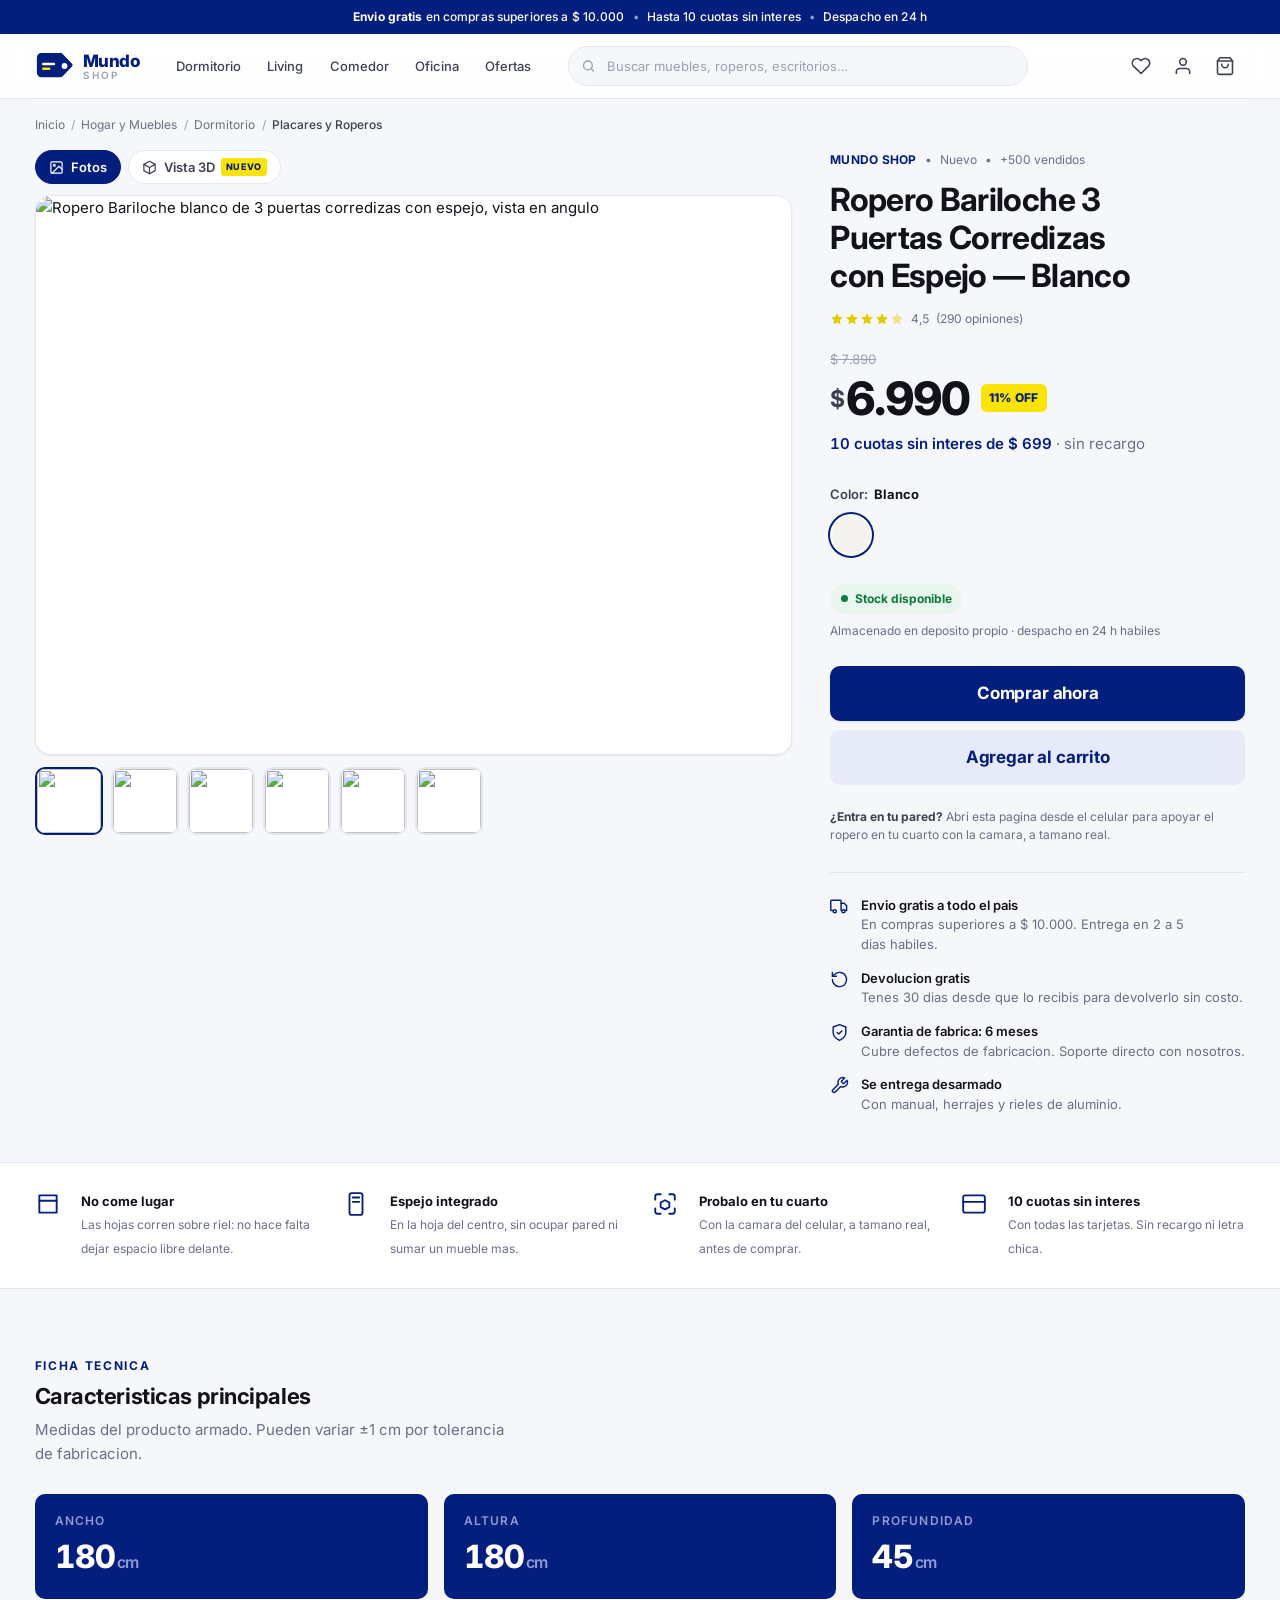
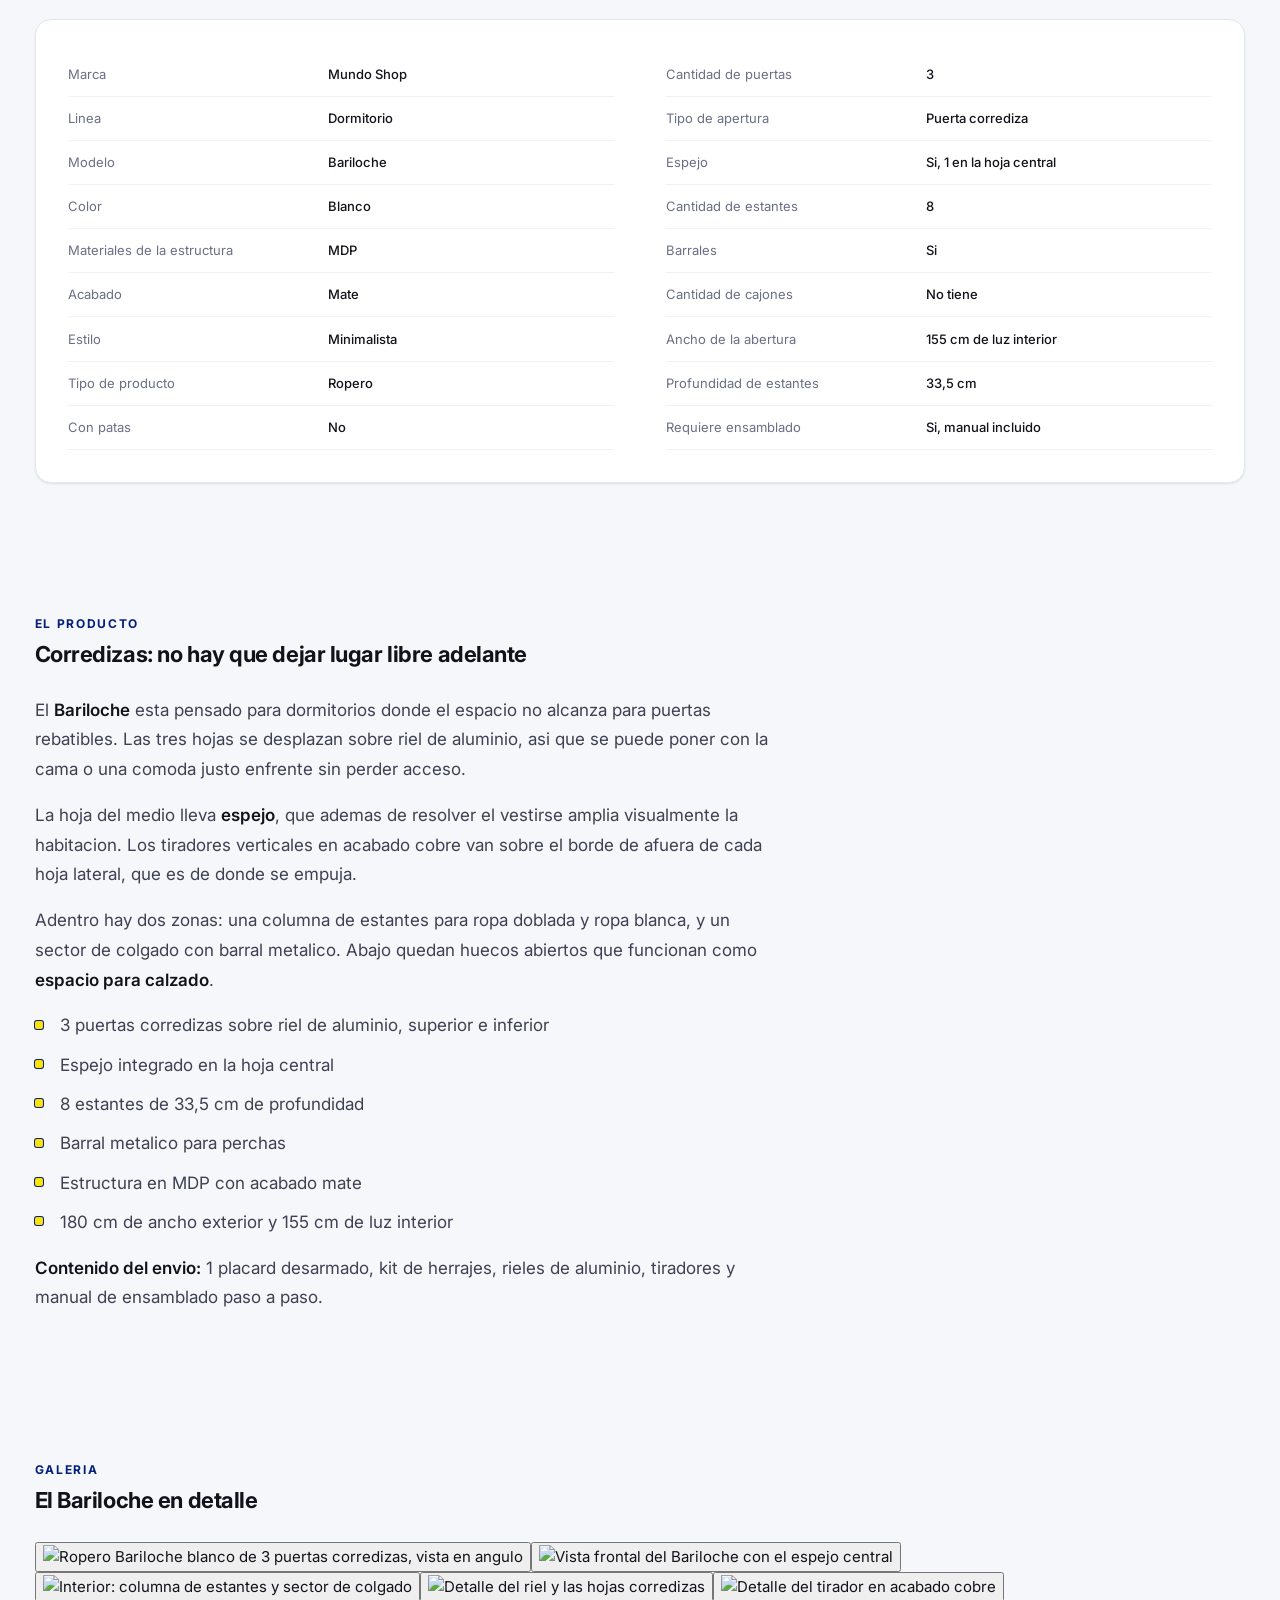
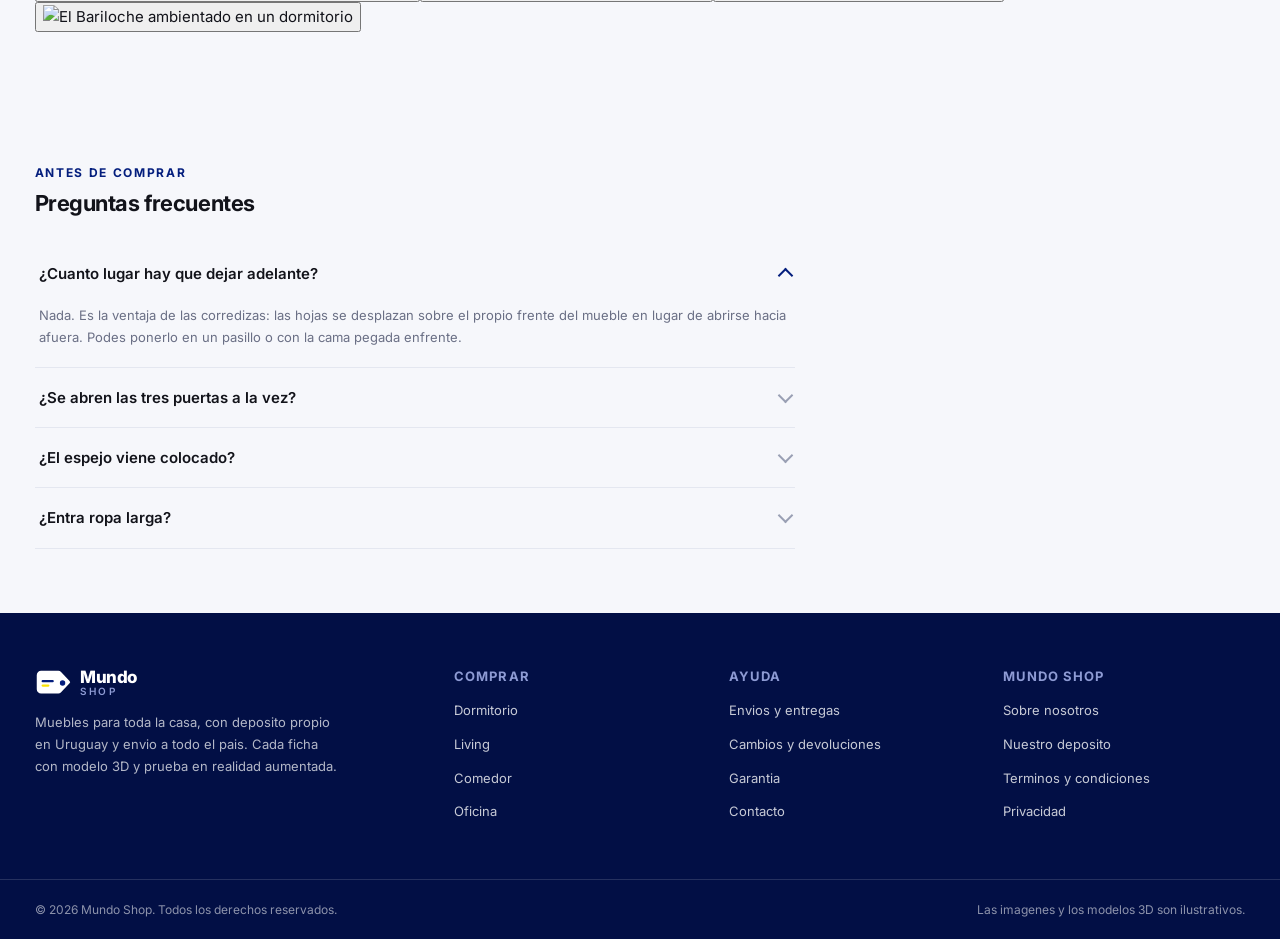
==== ropero-bariloche.html @ 5c7224ff "Dos productos mas: Bariloche y Florencia Antes de sumar modelos se extrae 3d/comun.js con lo que se " ====
<!DOCTYPE html>
<html lang="es">
<head>
<meta charset="utf-8">
<meta name="viewport" content="width=device-width, initial-scale=1">
<title>Ropero Bariloche 3 Puertas Corredizas con Espejo — Blanco | Mundo Shop</title>
<meta name="description" content="Ropero Bariloche de 3 puertas corredizas con espejo, 8 estantes y barral. MDP, 180 x 45 x 180 cm. Miralo en 3D y probalo en tu cuarto con realidad aumentada.">
<meta name="theme-color" content="#041e7d">

<script>document.documentElement.classList.add('js')</script>

<link rel="icon" href="./favicon.svg" type="image/svg+xml">
<link rel="icon" href="./favicon.ico" sizes="32x32">
<link rel="apple-touch-icon" href="./apple-touch-icon.png">
<link rel="manifest" href="./site.webmanifest">

<link rel="preload" href="./assets/fuentes/inter-latin.woff2" as="font" type="font/woff2" crossorigin>
<link rel="stylesheet" href="./assets/estilos.css">

<script type="importmap">
{
  "imports": {
    "three": "https://unpkg.com/three@0.184.0/build/three.module.js",
    "three/addons/controls/OrbitControls.js": "https://unpkg.com/three@0.184.0/examples/jsm/controls/OrbitControls.js",
    "three/addons/exporters/OBJExporter.js": "https://unpkg.com/three@0.184.0/examples/jsm/exporters/OBJExporter.js",
    "three/addons/exporters/GLTFExporter.js": "https://unpkg.com/three@0.184.0/examples/jsm/exporters/GLTFExporter.js"
  }
}
</script>
</head>
<body>

<div class="anuncio">
  <div class="contenedor anuncio__inner">
    <span><b>Envio gratis</b> en compras superiores a $ 10.000</span>
    <span class="sep opt">&bull;</span>
    <span class="opt">Hasta 10 cuotas sin interes</span>
    <span class="sep opt">&bull;</span>
    <span class="opt">Despacho en 24 h</span>
  </div>
</div>

<header class="cabecera">
  <div class="contenedor cabecera__inner">
    <a class="logo" href="./index.html" aria-label="Mundo Shop, inicio">
      <svg viewBox="0 0 42 32" aria-hidden="true">
        <path d="M2 7a5 5 0 0 1 5-5h19.6a4 4 0 0 1 2.9 1.2l10 10.4a2 2 0 0 1 0 2.8l-10 10.4a4 4 0 0 1-2.9 1.2H7a5 5 0 0 1-5-5z" fill="#041e7d"/>
        <circle cx="31.5" cy="16" r="3.1" fill="#fff"/>
        <rect x="7.5" y="12.6" width="14" height="2.6" rx="1.3" fill="#fff"/>
        <rect x="7.5" y="17.6" width="9" height="2.6" rx="1.3" fill="#fae307"/>
      </svg>
      <span class="logo__texto"><span class="logo__1">Mundo</span><span class="logo__2">Shop</span></span>
    </a>
    <nav class="nav" aria-label="Categorias">
      <a href="./index.html#catalogo">Dormitorio</a>
      <a href="#">Living</a>
      <a href="#">Comedor</a>
      <a href="#">Oficina</a>
      <a href="#">Ofertas</a>
    </nav>
    <div class="buscador">
      <svg class="lupa" viewBox="0 0 24 24" fill="none" stroke="currentColor" stroke-width="2.2" stroke-linecap="round"><circle cx="11" cy="11" r="7"/><path d="m20 20-3.5-3.5"/></svg>
      <input type="search" placeholder="Buscar muebles, roperos, escritorios&hellip;" aria-label="Buscar productos">
    </div>
    <div class="acciones">
      <button class="icono-btn" type="button" aria-label="Favoritos">
        <svg viewBox="0 0 24 24" fill="none" stroke="currentColor" stroke-width="1.9" stroke-linecap="round" stroke-linejoin="round"><path d="M20.8 4.6a5.5 5.5 0 0 0-7.8 0L12 5.7l-1-1.1a5.5 5.5 0 0 0-7.8 7.8l1.1 1L12 21l7.7-7.6 1.1-1a5.5 5.5 0 0 0 0-7.8z"/></svg>
      </button>
      <button class="icono-btn" type="button" aria-label="Mi cuenta">
        <svg viewBox="0 0 24 24" fill="none" stroke="currentColor" stroke-width="1.9" stroke-linecap="round" stroke-linejoin="round"><path d="M20 21v-2a4 4 0 0 0-4-4H8a4 4 0 0 0-4 4v2"/><circle cx="12" cy="7" r="4"/></svg>
      </button>
      <button class="icono-btn" type="button" aria-label="Carrito">
        <svg viewBox="0 0 24 24" fill="none" stroke="currentColor" stroke-width="1.9" stroke-linecap="round" stroke-linejoin="round"><path d="M6 2 3 6v14a2 2 0 0 0 2 2h14a2 2 0 0 0 2-2V6l-3-4z"/><path d="M3 6h18M16 10a4 4 0 0 1-8 0"/></svg>
        <span class="contador" id="carrito-n" hidden>0</span>
      </button>
    </div>
  </div>
</header>

<main>
<div class="contenedor">

  <nav class="migas" aria-label="Ubicacion">
    <ol>
      <li><a href="./index.html">Inicio</a></li>
      <li><a href="#">Hogar y Muebles</a></li>
      <li><a href="#">Dormitorio</a></li>
      <li aria-current="page">Placares y Roperos</li>
    </ol>
  </nav>

  <div class="producto">
    <div class="media">
      <div class="media__tabs" role="tablist" aria-label="Como ver el producto">
        <button class="tab" role="tab" id="tab-fotos" aria-selected="true" aria-controls="panel-fotos" type="button">
          <svg viewBox="0 0 24 24" fill="none" stroke="currentColor" stroke-width="1.9" stroke-linecap="round" stroke-linejoin="round"><rect x="3" y="3" width="18" height="18" rx="2"/><circle cx="8.5" cy="8.5" r="1.5"/><path d="m21 15-5-5L5 21"/></svg>
          Fotos
        </button>
        <button class="tab" role="tab" id="tab-3d" aria-selected="false" aria-controls="panel-3d" type="button">
          <svg viewBox="0 0 24 24" fill="none" stroke="currentColor" stroke-width="1.9" stroke-linecap="round" stroke-linejoin="round"><path d="M12 2 3 7v10l9 5 9-5V7z"/><path d="m3 7 9 5 9-5M12 12v10"/></svg>
          Vista 3D
          <span class="tab__nuevo">NUEVO</span>
        </button>
      </div>

      <div class="escenario">
        <div class="panel" id="panel-fotos" role="tabpanel" aria-labelledby="tab-fotos">
          <img class="foto-principal" id="foto" src="https://http2.mlstatic.com/D_963171-MLA112682934243_062026-F.jpg" alt="Ropero Bariloche blanco de 3 puertas corredizas con espejo, vista en angulo" width="1200" height="1200" fetchpriority="high">
        </div>
        <div class="panel" id="panel-3d" role="tabpanel" aria-labelledby="tab-3d" hidden>
          <three-d-stage name="ropero-bariloche" background="#ffffff" limpio></three-d-stage>
          <div class="cargando" id="cargando-3d"><div class="spinner"></div><span>Armando el modelo&hellip;</span></div>
        </div>
        <div class="escenario__barra" id="barra-3d" hidden>
          <button class="chip" id="abrir-puertas" type="button">
            <svg viewBox="0 0 24 24" fill="none" stroke="currentColor" stroke-width="1.9" stroke-linecap="round" stroke-linejoin="round"><path d="M3 4h18v16H3z"/><path d="M9 4v16M15 4v16"/></svg>
            Abrir puertas
          </button>
          <button class="chip" id="vista-frontal" type="button">Vista frontal</button>
          <button class="chip" id="vista-34" type="button">Vista 3/4</button>
          <span class="pista">Arrastra para girar &middot; scroll para acercar</span>
        </div>
      </div>

      <div class="miniaturas" id="miniaturas" aria-label="Miniaturas del producto"></div>
    </div>

    <div class="compra">
      <p class="compra__meta">
        <span class="marca">MUNDO SHOP</span><span>&bull;</span><span>Nuevo</span><span>&bull;</span><span>+500 vendidos</span>
      </p>

      <h1>Ropero Bariloche 3 Puertas Corredizas con Espejo &mdash; Blanco</h1>

      <div class="estrellas" aria-label="4,5 de 5 estrellas sobre 290 opiniones">
        <span class="puntos" aria-hidden="true">
          <svg viewBox="0 0 24 24" fill="currentColor"><path d="m12 2 3.1 6.3 6.9 1-5 4.9 1.2 6.9L12 17.8 5.8 21l1.2-6.9-5-4.9 6.9-1z"/></svg>
          <svg viewBox="0 0 24 24" fill="currentColor"><path d="m12 2 3.1 6.3 6.9 1-5 4.9 1.2 6.9L12 17.8 5.8 21l1.2-6.9-5-4.9 6.9-1z"/></svg>
          <svg viewBox="0 0 24 24" fill="currentColor"><path d="m12 2 3.1 6.3 6.9 1-5 4.9 1.2 6.9L12 17.8 5.8 21l1.2-6.9-5-4.9 6.9-1z"/></svg>
          <svg viewBox="0 0 24 24" fill="currentColor"><path d="m12 2 3.1 6.3 6.9 1-5 4.9 1.2 6.9L12 17.8 5.8 21l1.2-6.9-5-4.9 6.9-1z"/></svg>
          <svg viewBox="0 0 24 24" fill="currentColor" opacity=".45"><path d="m12 2 3.1 6.3 6.9 1-5 4.9 1.2 6.9L12 17.8 5.8 21l1.2-6.9-5-4.9 6.9-1z"/></svg>
        </span>
        <span class="tabular">4,5</span><span>(290 opiniones)</span>
      </div>

      <p class="precio-anterior tabular">$ 7.890</p>
      <div class="precio-fila">
        <p class="precio tabular"><span class="simbolo">$</span>6.990</p>
        <span class="off">11% OFF</span>
      </div>
      <p class="cuotas tabular">10 cuotas sin interes de $ 699 <span>&middot; sin recargo</span></p>

      <div class="bloque">
        <p class="bloque__titulo">Color: <b>Blanco</b></p>
        <div class="muestras" role="group" aria-label="Color">
          <button class="muestra" type="button" aria-pressed="true" aria-label="Blanco" style="background:#f4f3f0"></button>
        </div>
      </div>

      <div class="bloque">
        <p class="stock">Stock disponible</p>
        <p class="stock-nota">Almacenado en deposito propio &middot; despacho en 24 h habiles</p>
      </div>

      <div class="acciones-compra" id="cta">
        <button class="btn btn--principal" type="button">Comprar ahora</button>
        <button class="btn btn--secundario" type="button" data-agregar>Agregar al carrito</button>
        <div id="ar-slot"></div>
      </div>
      <p class="ar-nota" id="ar-nota"></p>

      <div class="beneficios">
        <p class="beneficio">
          <svg viewBox="0 0 24 24" fill="none" stroke="currentColor" stroke-width="1.8" stroke-linecap="round" stroke-linejoin="round"><path d="M14 17V5a1 1 0 0 0-1-1H2a1 1 0 0 0-1 1v11a1 1 0 0 0 1 1h1"/><path d="M14 8h4l3 3v6h-2"/><circle cx="6" cy="18" r="2"/><circle cx="17" cy="18" r="2"/></svg>
          <span><b>Envio gratis a todo el pais</b>En compras superiores a $ 10.000. Entrega en 2 a 5 dias habiles.</span>
        </p>
        <p class="beneficio">
          <svg viewBox="0 0 24 24" fill="none" stroke="currentColor" stroke-width="1.8" stroke-linecap="round" stroke-linejoin="round"><path d="M3 12a9 9 0 1 0 3-6.7L3 8"/><path d="M3 3v5h5"/></svg>
          <span><b>Devolucion gratis</b>Tenes 30 dias desde que lo recibis para devolverlo sin costo.</span>
        </p>
        <p class="beneficio">
          <svg viewBox="0 0 24 24" fill="none" stroke="currentColor" stroke-width="1.8" stroke-linecap="round" stroke-linejoin="round"><path d="M12 22s8-4 8-10V5l-8-3-8 3v7c0 6 8 10 8 10z"/><path d="m9 12 2 2 4-4"/></svg>
          <span><b>Garantia de fabrica: 6 meses</b>Cubre defectos de fabricacion. Soporte directo con nosotros.</span>
        </p>
        <p class="beneficio">
          <svg viewBox="0 0 24 24" fill="none" stroke="currentColor" stroke-width="1.8" stroke-linecap="round" stroke-linejoin="round"><path d="M14.7 6.3a1 1 0 0 0 0 1.4l1.6 1.6a1 1 0 0 0 1.4 0l3.8-3.8a6 6 0 0 1-7.9 7.9l-6.9 6.9a2.1 2.1 0 0 1-3-3l6.9-6.9a6 6 0 0 1 7.9-7.9z"/></svg>
          <span><b>Se entrega desarmado</b>Con manual, herrajes y rieles de aluminio.</span>
        </p>
      </div>
    </div>
  </div>
</div>

<section class="confianza">
  <div class="contenedor confianza__grid">
    <div class="confianza__item">
      <svg viewBox="0 0 24 24" fill="none" stroke="currentColor" stroke-width="1.7" stroke-linecap="round" stroke-linejoin="round"><path d="M4 4h16v16H4z"/><path d="M4 9h16"/></svg>
      <div><b>No come lugar</b><span>Las hojas corren sobre riel: no hace falta dejar espacio libre delante.</span></div>
    </div>
    <div class="confianza__item">
      <svg viewBox="0 0 24 24" fill="none" stroke="currentColor" stroke-width="1.7" stroke-linecap="round" stroke-linejoin="round"><rect x="6" y="2" width="12" height="20" rx="2"/><path d="M9 6h6M9 10h6"/></svg>
      <div><b>Espejo integrado</b><span>En la hoja del centro, sin ocupar pared ni sumar un mueble mas.</span></div>
    </div>
    <div class="confianza__item">
      <svg viewBox="0 0 24 24" fill="none" stroke="currentColor" stroke-width="1.7" stroke-linecap="round" stroke-linejoin="round"><path d="M3 8V5a2 2 0 0 1 2-2h3M16 3h3a2 2 0 0 1 2 2v3M21 16v3a2 2 0 0 1-2 2h-3M8 21H5a2 2 0 0 1-2-2v-3"/><path d="M12 8.5 8 10.6v4.3l4 2.1 4-2.1v-4.3z"/></svg>
      <div><b>Probalo en tu cuarto</b><span>Con la camara del celular, a tamano real, antes de comprar.</span></div>
    </div>
    <div class="confianza__item">
      <svg viewBox="0 0 24 24" fill="none" stroke="currentColor" stroke-width="1.7" stroke-linecap="round" stroke-linejoin="round"><rect x="2" y="4" width="20" height="16" rx="2"/><path d="M2 10h20"/></svg>
      <div><b>10 cuotas sin interes</b><span>Con todas las tarjetas. Sin recargo ni letra chica.</span></div>
    </div>
  </div>
</section>

<div class="contenedor">
  <section class="seccion revelar" id="especificaciones">
    <div class="seccion__cabeza">
      <span class="seccion__kicker">Ficha tecnica</span>
      <h2>Caracteristicas principales</h2>
      <p class="seccion__sub">Medidas del producto armado. Pueden variar &plusmn;1 cm por tolerancia de fabricacion.</p>
    </div>

    <div class="medidas">
      <div class="medida"><span>Ancho</span><b class="tabular">180<i>cm</i></b></div>
      <div class="medida"><span>Altura</span><b class="tabular">180<i>cm</i></b></div>
      <div class="medida"><span>Profundidad</span><b class="tabular">45<i>cm</i></b></div>
    </div>

    <div class="tarjeta">
      <div class="specs">
        <dl>
          <dt>Marca</dt><dd>Mundo Shop</dd>
          <dt>Linea</dt><dd>Dormitorio</dd>
          <dt>Modelo</dt><dd>Bariloche</dd>
          <dt>Color</dt><dd>Blanco</dd>
          <dt>Materiales de la estructura</dt><dd>MDP</dd>
          <dt>Acabado</dt><dd>Mate</dd>
          <dt>Estilo</dt><dd>Minimalista</dd>
          <dt>Tipo de producto</dt><dd>Ropero</dd>
          <dt>Con patas</dt><dd>No</dd>
        </dl>
        <dl>
          <dt>Cantidad de puertas</dt><dd>3</dd>
          <dt>Tipo de apertura</dt><dd>Puerta corrediza</dd>
          <dt>Espejo</dt><dd>Si, 1 en la hoja central</dd>
          <dt>Cantidad de estantes</dt><dd>8</dd>
          <dt>Barrales</dt><dd>Si</dd>
          <dt>Cantidad de cajones</dt><dd>No tiene</dd>
          <dt>Ancho de la abertura</dt><dd>155 cm de luz interior</dd>
          <dt>Profundidad de estantes</dt><dd>33,5 cm</dd>
          <dt>Requiere ensamblado</dt><dd>Si, manual incluido</dd>
        </dl>
      </div>
    </div>
  </section>

  <section class="seccion revelar" id="descripcion">
    <div class="seccion__cabeza">
      <span class="seccion__kicker">El producto</span>
      <h2>Corredizas: no hay que dejar lugar libre adelante</h2>
    </div>
    <div class="prosa">
      <p>El <strong>Bariloche</strong> esta pensado para dormitorios donde el espacio no alcanza para puertas rebatibles. Las tres hojas se desplazan sobre riel de aluminio, asi que se puede poner con la cama o una comoda justo enfrente sin perder acceso.</p>
      <p>La hoja del medio lleva <strong>espejo</strong>, que ademas de resolver el vestirse amplia visualmente la habitacion. Los tiradores verticales en acabado cobre van sobre el borde de afuera de cada hoja lateral, que es de donde se empuja.</p>
      <p>Adentro hay dos zonas: una columna de estantes para ropa doblada y ropa blanca, y un sector de colgado con barral metalico. Abajo quedan huecos abiertos que funcionan como <strong>espacio para calzado</strong>.</p>
      <ul>
        <li>3 puertas corredizas sobre riel de aluminio, superior e inferior</li>
        <li>Espejo integrado en la hoja central</li>
        <li>8 estantes de 33,5 cm de profundidad</li>
        <li>Barral metalico para perchas</li>
        <li>Estructura en MDP con acabado mate</li>
        <li>180 cm de ancho exterior y 155 cm de luz interior</li>
      </ul>
      <p><strong>Contenido del envio:</strong> 1 placard desarmado, kit de herrajes, rieles de aluminio, tiradores y manual de ensamblado paso a paso.</p>
    </div>
  </section>

  <section class="seccion revelar" id="galeria">
    <div class="seccion__cabeza">
      <span class="seccion__kicker">Galeria</span>
      <h2>El Bariloche en detalle</h2>
    </div>
    <div class="galeria" id="galeria"></div>
  </section>

  <section class="seccion revelar" id="preguntas">
    <div class="seccion__cabeza">
      <span class="seccion__kicker">Antes de comprar</span>
      <h2>Preguntas frecuentes</h2>
    </div>
    <div class="acordeon">
      <details open>
        <summary>&iquest;Cuanto lugar hay que dejar adelante?</summary>
        <p class="cuerpo">Nada. Es la ventaja de las corredizas: las hojas se desplazan sobre el propio frente del mueble en lugar de abrirse hacia afuera. Podes ponerlo en un pasillo o con la cama pegada enfrente.</p>
      </details>
      <details>
        <summary>&iquest;Se abren las tres puertas a la vez?</summary>
        <p class="cuerpo">No, y ningun ropero corredizo lo hace. Las hojas corren sobre dos planos de riel, asi que siempre queda una tapando parte del frente. En la practica accedes a dos tercios del interior por vez.</p>
      </details>
      <details>
        <summary>&iquest;El espejo viene colocado?</summary>
        <p class="cuerpo">Si, viene montado de fabrica sobre la hoja central con su marco. No hay que pegarlo ni atornillarlo durante el armado.</p>
      </details>
      <details>
        <summary>&iquest;Entra ropa larga?</summary>
        <p class="cuerpo">El sector de colgado tiene el barral en la parte alta y queda libre hasta el estante intermedio. Entran camisas, camperas y vestidos cortos. Para tapados largos conviene mirar el Berlim, que tiene colgado de piso a barral.</p>
      </details>
    </div>
  </section>
</div>
</main>

<footer class="pie">
  <div class="contenedor pie__grid">
    <div>
      <span class="logo">
        <svg viewBox="0 0 42 32" aria-hidden="true" style="height:28px">
          <path d="M2 7a5 5 0 0 1 5-5h19.6a4 4 0 0 1 2.9 1.2l10 10.4a2 2 0 0 1 0 2.8l-10 10.4a4 4 0 0 1-2.9 1.2H7a5 5 0 0 1-5-5z" fill="#fff"/>
          <circle cx="31.5" cy="16" r="3.1" fill="#041e7d"/>
          <rect x="7.5" y="12.6" width="14" height="2.6" rx="1.3" fill="#041e7d"/>
          <rect x="7.5" y="17.6" width="9" height="2.6" rx="1.3" fill="#fae307"/>
        </svg>
        <span class="logo__texto"><span class="logo__1">Mundo</span><span class="logo__2">Shop</span></span>
      </span>
      <p class="pie__sobre">Muebles para toda la casa, con deposito propio en Uruguay y envio a todo el pais. Cada ficha con modelo 3D y prueba en realidad aumentada.</p>
    </div>
    <div>
      <h3>Comprar</h3>
      <ul>
        <li><a href="./index.html#catalogo">Dormitorio</a></li>
        <li><a href="#">Living</a></li>
        <li><a href="#">Comedor</a></li>
        <li><a href="#">Oficina</a></li>
      </ul>
    </div>
    <div>
      <h3>Ayuda</h3>
      <ul>
        <li><a href="#">Envios y entregas</a></li>
        <li><a href="#">Cambios y devoluciones</a></li>
        <li><a href="#">Garantia</a></li>
        <li><a href="#">Contacto</a></li>
      </ul>
    </div>
    <div>
      <h3>Mundo Shop</h3>
      <ul>
        <li><a href="#">Sobre nosotros</a></li>
        <li><a href="#">Nuestro deposito</a></li>
        <li><a href="#">Terminos y condiciones</a></li>
        <li><a href="#">Privacidad</a></li>
      </ul>
    </div>
  </div>
  <div class="contenedor pie__legal">
    <span>&copy; 2026 Mundo Shop. Todos los derechos reservados.</span>
    <span>Las imagenes y los modelos 3D son ilustrativos.</span>
  </div>
</footer>

<div class="compra-fija" id="compra-fija">
  <div class="compra-fija__precio">
    <b class="tabular">$ 6.990</b>
    <span class="tabular">10 x $ 699</span>
  </div>
  <button class="btn btn--principal" type="button">Comprar ahora</button>
</div>

<script src="./3d/three-d-stage.js"></script>
<script type="module">
import { montarGaleria, montarLightbox, montarRevelar, montarBarraFija, montarCarrito } from './assets/tienda.js';
import { montarAR } from './3d/ar.js';

const FOTOS = [
  ['D_963171-MLA112682934243_062026', 'Ropero Bariloche blanco de 3 puertas corredizas, vista en angulo'],
  ['D_762828-MLA111609463734_062026', 'Vista frontal del Bariloche con el espejo central'],
  ['D_796589-MLA111609727420_062026', 'Interior: columna de estantes y sector de colgado'],
  ['D_828457-MLA112541800028_062026', 'Detalle del riel y las hojas corredizas'],
  ['D_632850-MLA113715188865_062026', 'Detalle del tirador en acabado cobre'],
  ['D_854478-MLA112542008286_062026', 'El Bariloche ambientado en un dormitorio'],
].map(([id, alt]) => ({
  src: `https://http2.mlstatic.com/${id}-F.jpg`,
  mini: `https://http2.mlstatic.com/${id}-I.jpg`,
  alt
}));

const lightbox = montarLightbox(FOTOS);
montarGaleria({
  principal: document.getElementById('foto'),
  tira: document.getElementById('miniaturas'),
  fotos: FOTOS,
  alAbrir: (i) => lightbox.abrir(i)
});

const grid = document.getElementById('galeria');
FOTOS.forEach((f, i) => {
  const b = document.createElement('button');
  b.type = 'button';
  b.setAttribute('aria-label', `Ampliar: ${f.alt}`);
  const img = document.createElement('img');
  img.src = f.src; img.alt = f.alt; img.loading = 'lazy'; img.decoding = 'async';
  b.appendChild(img);
  b.addEventListener('click', () => lightbox.abrir(i));
  grid.appendChild(b);
});

montarRevelar();
montarBarraFija({ barra: document.getElementById('compra-fija'), referencia: document.getElementById('cta') });
montarCarrito({ contador: document.getElementById('carrito-n'), botones: [...document.querySelectorAll('[data-agregar]')] });

const notaAR = document.getElementById('ar-nota');
const ar = montarAR({
  contenedor: document.getElementById('ar-slot'),
  modelo: { blanco: { glb: './3d/models/ropero-bariloche-blanco.glb', usdz: './3d/models/ropero-bariloche-blanco.usdz' } },
  titulo: 'Ropero Bariloche 3 puertas corredizas',
  clase: 'btn btn--linea',
  alSinSoporte: () => {
    notaAR.innerHTML = '<b>&iquest;Entra en tu pared?</b> Abri esta pagina desde el celular ' +
      'para apoyar el ropero en tu cuarto con la camara, a tamano real.';
  }
});
if (ar.plataforma) {
  notaAR.textContent = 'Se abre la camara y podes apoyar el ropero en el piso de tu cuarto, a tamano real.';
}

// La vista 3D carga three.js recien cuando la piden: son unos 600 KB.
const tabFotos = document.getElementById('tab-fotos');
const tab3d = document.getElementById('tab-3d');
const barra3d = document.getElementById('barra-3d');
const cargando = document.getElementById('cargando-3d');
let api3d = null;

function activar(es3d) {
  tab3d.setAttribute('aria-selected', String(es3d));
  tabFotos.setAttribute('aria-selected', String(!es3d));
  document.getElementById('panel-3d').hidden = !es3d;
  document.getElementById('panel-fotos').hidden = es3d;
  barra3d.hidden = !es3d;
  document.getElementById('miniaturas').hidden = es3d;
}

tabFotos.addEventListener('click', () => activar(false));
tab3d.addEventListener('click', async () => {
  activar(true);
  if (api3d) { api3d.vistaInicial(); return; }
  try {
    const { initBariloche } = await import('./3d/ropero-bariloche.js');
    api3d = await initBariloche(
      document.querySelector('three-d-stage'),
      document.getElementById('abrir-puertas')
    );
    cargando.remove();
    document.getElementById('vista-frontal').addEventListener('click', api3d.vistaFrontal);
    document.getElementById('vista-34').addEventListener('click', api3d.vistaInicial);
  } catch (e) {
    cargando.innerHTML = '<span>No se pudo cargar la vista 3D. Proba recargar la pagina.</span>';
    console.error(e);
  }
});
</script>
</body>
</html>
---- assets/estilos.css ----
/* ==========================================================================
   Mundo Shop — sistema de diseño
   Un solo archivo compartido por todas las fichas. Todo lo que se repite
   (cabecera, botones, precios, secciones, pie) vive acá; las paginas solo
   traen su contenido.
   ========================================================================== */

/* --- Tipografia -----------------------------------------------------------
   Inter variable, servida desde el propio dominio: sin pedido a un tercero,
   sin salto de layout. Los cinco pesos salen del mismo archivo. */
@font-face {
  font-family: 'Inter';
  font-style: normal;
  font-weight: 400 800;
  font-display: swap;
  src: url('./fuentes/inter-latin.woff2') format('woff2');
  unicode-range: U+0000-00FF, U+0131, U+0152-0153, U+02BB-02BC, U+02C6, U+02DA,
    U+02DC, U+0304, U+0308, U+0329, U+2000-206F, U+20AC, U+2122, U+2191, U+2193,
    U+2212, U+2215, U+FEFF, U+FFFD;
}
@font-face {
  font-family: 'Inter';
  font-style: normal;
  font-weight: 400 800;
  font-display: swap;
  src: url('./fuentes/inter-latin-ext.woff2') format('woff2');
  unicode-range: U+0100-02BA, U+02BD-02C5, U+02C7-02CC, U+02CE-02D7, U+02DD-02FF,
    U+0304, U+0308, U+0329, U+1D00-1DBF, U+1E00-1E9F, U+1EF2-1EFF, U+2020,
    U+20A0-20AB, U+20AD-20C0, U+2113, U+2C60-2C7F, U+A720-A7FF;
}

/* --- Tokens --------------------------------------------------------------- */
:root {
  /* Marca, tomada del logo. El amarillo no llega al contraste minimo sobre
     blanco, asi que nunca va como texto: siempre fondo con azul encima. */
  --azul-900:#020f45;
  --azul-800:#03145e;
  --azul:#041e7d;
  --azul-600:#1533a0;
  --azul-300:#8e9bd4;
  --azul-100:#e7ebf9;
  --azul-50:#f2f5fd;
  --amarillo:#fae307;
  --amarillo-600:#e0cc00;

  /* Neutros levemente frios, para que convivan con el azul */
  --tinta:#12131a;
  --tinta-2:#3d4152;
  --gris:#6a6f85;
  --gris-2:#9aa0b4;
  --linea:#e4e7f0;
  --linea-2:#eff1f7;
  --papel:#ffffff;
  --fondo:#f6f7fb;

  --ok:#0f7a3d;
  --ok-fondo:#e8f6ee;

  /* Tipografia fluida */
  --t-xs:0.75rem;
  --t-sm:0.8125rem;
  --t-base:0.9375rem;
  --t-md:1.0625rem;
  --t-lg:clamp(1.125rem, 0.9rem + 0.9vw, 1.375rem);
  --t-xl:clamp(1.375rem, 1rem + 1.6vw, 2rem);
  --t-2xl:clamp(1.75rem, 1.2rem + 2.4vw, 2.75rem);
  --precio:clamp(2rem, 1.4rem + 2.6vw, 2.875rem);

  --radio-sm:6px;
  --radio:10px;
  --radio-lg:16px;
  --radio-xl:22px;

  --sombra-sm:0 1px 2px rgba(16,20,45,.06), 0 1px 3px rgba(16,20,45,.05);
  --sombra:0 2px 4px rgba(16,20,45,.04), 0 8px 20px rgba(16,20,45,.07);
  --sombra-lg:0 4px 8px rgba(16,20,45,.05), 0 18px 44px rgba(16,20,45,.11);

  --ancho:1280px;
  --gutter:clamp(1rem, 0.4rem + 2.2vw, 2.5rem);
  --cabecera-alto:64px;

  --curva:cubic-bezier(.22,.61,.36,1);
  --rapido:140ms var(--curva);
  --medio:240ms var(--curva);
}

/* --- Base ----------------------------------------------------------------- */
*, *::before, *::after { box-sizing:border-box; }
* { margin:0; }

html {
  -webkit-text-size-adjust:100%;
  scroll-behavior:smooth;
  scroll-padding-top:calc(var(--cabecera-alto) + 16px);
}
body {
  background:var(--fondo);
  color:var(--tinta);
  font-family:'Inter', -apple-system, BlinkMacSystemFont, 'Segoe UI', Roboto, sans-serif;
  font-size:var(--t-base);
  line-height:1.6;
  -webkit-font-smoothing:antialiased;
  text-rendering:optimizeLegibility;
  font-feature-settings:'cv05' 1, 'ss03' 1;
}
/* Cualquier `display` propio le gana al [hidden] del navegador, asi que un
   elemento con .clase{display:flex} sigue viendose aunque tenga hidden. */
[hidden] { display:none !important; }

img, svg, canvas, video { display:block; max-width:100%; }
img { height:auto; }
a { color:inherit; text-decoration:none; }
button, input, select, textarea { font:inherit; color:inherit; }
h1, h2, h3, h4 { line-height:1.2; letter-spacing:-0.02em; font-weight:700; text-wrap:balance; }
p { text-wrap:pretty; }

:where(a, button, [tabindex], input, summary):focus-visible {
  outline:2px solid var(--azul);
  outline-offset:2px;
  border-radius:4px;
}

@media (prefers-reduced-motion: reduce) {
  html { scroll-behavior:auto; }
  *, *::before, *::after {
    animation-duration:.01ms !important;
    animation-iteration-count:1 !important;
    transition-duration:.01ms !important;
  }
}

/* Numeros tabulares en todo lo que sea precio o medida: las columnas quedan
   alineadas y el precio no "baila" al cambiar de variante. */
.tabular { font-variant-numeric:tabular-nums; }

/* --- Layout --------------------------------------------------------------- */
.contenedor {
  width:100%;
  max-width:var(--ancho);
  margin-inline:auto;
  padding-inline:var(--gutter);
}
/* Los items de grid arrancan en min-width:auto y crecen hasta el ancho
   intrinseco de su contenido (una foto grande, un canvas). Sin esto la
   pagina scrollea de costado en el celular. */
.grid > * { min-width:0; }

/* --- Barra de anuncio ----------------------------------------------------- */
.anuncio {
  background:var(--azul);
  color:#fff;
  font-size:var(--t-xs);
  font-weight:500;
  letter-spacing:.01em;
}
.anuncio__inner {
  display:flex; align-items:center; justify-content:center; gap:.5rem;
  min-height:34px; text-align:center;
}
.anuncio b { font-weight:700; }
.anuncio .sep { color:var(--azul-300); }
@media (max-width:640px) { .anuncio .opt { display:none; } }

/* --- Cabecera ------------------------------------------------------------- */
.cabecera {
  position:sticky; top:0; z-index:50;
  background:rgba(255,255,255,.88);
  backdrop-filter:saturate(180%) blur(14px);
  -webkit-backdrop-filter:saturate(180%) blur(14px);
  border-bottom:1px solid var(--linea);
}
.cabecera__inner {
  display:flex; align-items:center; gap:clamp(.75rem, 2vw, 2rem);
  min-height:var(--cabecera-alto);
}
.logo { display:flex; align-items:center; gap:.55rem; flex:none; }
.logo svg { height:30px; width:auto; }
.logo__texto { display:flex; flex-direction:column; line-height:1; }
.logo__1 { font-size:1.0625rem; font-weight:800; letter-spacing:-.03em; color:var(--azul); }
.logo__2 { font-size:.625rem; font-weight:600; letter-spacing:.22em; text-transform:uppercase; color:var(--gris-2); }

.nav { display:flex; gap:.25rem; }
.nav a {
  padding:.5rem .7rem; border-radius:var(--radio-sm);
  font-size:var(--t-sm); font-weight:500; color:var(--tinta-2);
  transition:background var(--rapido), color var(--rapido);
}
.nav a:hover { background:var(--azul-50); color:var(--azul); }
@media (max-width:900px) { .nav { display:none; } }

.buscador { flex:1; position:relative; max-width:460px; }
.buscador input {
  width:100%; height:40px; padding:0 .9rem 0 2.35rem;
  background:var(--fondo); border:1px solid var(--linea);
  border-radius:999px; font-size:var(--t-sm);
  transition:border-color var(--rapido), background var(--rapido), box-shadow var(--rapido);
}
.buscador input::placeholder { color:var(--gris-2); }
.buscador input:focus {
  outline:none; background:#fff; border-color:var(--azul-300);
  box-shadow:0 0 0 3px var(--azul-100);
}
.buscador .lupa {
  position:absolute; left:.8rem; top:50%; translate:0 -50%;
  width:15px; height:15px; color:var(--gris-2); pointer-events:none;
}
@media (max-width:720px) { .buscador { display:none; } }

.acciones { display:flex; align-items:center; gap:.15rem; margin-left:auto; }
.icono-btn {
  position:relative; display:grid; place-items:center;
  width:40px; height:40px; border:0; background:none; border-radius:var(--radio-sm);
  color:var(--tinta-2); cursor:pointer;
  transition:background var(--rapido), color var(--rapido);
}
.icono-btn:hover { background:var(--azul-50); color:var(--azul); }
.icono-btn svg { width:20px; height:20px; }
.contador {
  position:absolute; top:4px; right:3px;
  min-width:17px; height:17px; padding:0 4px;
  display:grid; place-items:center;
  background:var(--amarillo); color:var(--azul);
  border-radius:999px; font-size:10px; font-weight:800; line-height:1;
}

/* --- Migas ---------------------------------------------------------------- */
.migas { padding-block:1rem .25rem; font-size:var(--t-xs); color:var(--gris); }
.migas ol { display:flex; flex-wrap:wrap; align-items:center; gap:.4rem; list-style:none; padding:0; }
.migas a { transition:color var(--rapido); }
.migas a:hover { color:var(--azul); }
.migas li:not(:last-child)::after { content:"/"; margin-left:.4rem; color:var(--gris-2); }
.migas [aria-current] { color:var(--tinta-2); font-weight:500; }

/* --- Producto: grilla ----------------------------------------------------- */
.producto {
  display:grid;
  grid-template-columns:minmax(0,1.55fr) minmax(320px,.85fr);
  gap:clamp(1.5rem, 3vw, 3.5rem);
  padding-block:.75rem 3rem;
  align-items:start;
}
.producto > * { min-width:0; }
@media (max-width:980px) { .producto { grid-template-columns:1fr; } }

/* --- Media: fotos + 3D ---------------------------------------------------- */
.media { position:sticky; top:calc(var(--cabecera-alto) + 18px); }
@media (max-width:980px) { .media { position:static; } }

.media__tabs { display:flex; gap:.4rem; margin-bottom:.7rem; }
.tab {
  display:inline-flex; align-items:center; gap:.4rem;
  height:34px; padding:0 .85rem;
  background:var(--papel); border:1px solid var(--linea);
  border-radius:999px; font-size:var(--t-sm); font-weight:600; color:var(--tinta-2);
  cursor:pointer; white-space:nowrap;
  transition:all var(--rapido);
}
.tab:hover { border-color:var(--azul-300); color:var(--azul); }
.tab[aria-selected="true"] { background:var(--azul); border-color:var(--azul); color:#fff; }
.tab svg { width:15px; height:15px; }
.tab__nuevo {
  background:var(--amarillo); color:var(--azul);
  font-size:9px; font-weight:800; letter-spacing:.06em;
  padding:2px 5px; border-radius:3px;
}
.tab[aria-selected="true"] .tab__nuevo { background:var(--amarillo); color:var(--azul); }

.escenario {
  position:relative;
  background:var(--papel);
  border:1px solid var(--linea);
  border-radius:var(--radio-lg);
  overflow:hidden;
  box-shadow:var(--sombra-sm);
}
.panel[hidden] { display:none; }

.foto-principal {
  width:100%; aspect-ratio:1/1; max-height:min(62vh, 620px);
  object-fit:contain; background:#fff;
  cursor:zoom-in;
  transition:scale var(--medio);
}
@media (min-width:981px) { .foto-principal:hover { scale:1.03; } }

.escenario three-d-stage { display:block; width:100%; aspect-ratio:1/1; max-height:min(62vh, 620px); }
three-d-stage:not(:defined) { visibility:hidden; }

.escenario__barra {
  display:flex; align-items:center; gap:.5rem; flex-wrap:wrap;
  padding:.7rem .9rem;
  border-top:1px solid var(--linea);
  background:var(--azul-50);
}
.chip {
  display:inline-flex; align-items:center; gap:.35rem;
  height:32px; padding:0 .8rem;
  background:var(--papel); border:1px solid var(--linea);
  border-radius:999px; font-size:var(--t-xs); font-weight:600; color:var(--tinta-2);
  cursor:pointer; transition:all var(--rapido);
}
.chip:hover { border-color:var(--azul); color:var(--azul); background:#fff; }
.chip svg { width:14px; height:14px; }
.pista { margin-left:auto; font-size:var(--t-xs); color:var(--gris); }
@media (max-width:520px) { .pista { margin-left:0; width:100%; } }

.cargando {
  position:absolute; inset:0; display:grid; place-items:center;
  background:var(--papel); color:var(--gris); font-size:var(--t-sm);
  gap:.6rem; grid-auto-flow:row;
}
.spinner {
  width:26px; height:26px; border-radius:50%;
  border:2.5px solid var(--linea); border-top-color:var(--azul);
  animation:girar .7s linear infinite;
}
@keyframes girar { to { rotate:360deg; } }

/* Miniaturas */
.miniaturas {
  display:flex; gap:.5rem; margin-top:.7rem;
  overflow-x:auto; scroll-snap-type:x mandatory;
  padding-bottom:.35rem;
  scrollbar-width:thin; scrollbar-color:var(--linea) transparent;
}
.miniaturas::-webkit-scrollbar { height:5px; }
.miniaturas::-webkit-scrollbar-thumb { background:var(--linea); border-radius:99px; }
.miniaturas button {
  flex:none; width:68px; height:68px; padding:0;
  background:#fff; border:2px solid var(--linea); border-radius:var(--radio);
  overflow:hidden; cursor:pointer; scroll-snap-align:start;
  transition:border-color var(--rapido), transform var(--rapido);
}
.miniaturas button:hover { transform:translateY(-2px); border-color:var(--azul-300); }
.miniaturas button[aria-current="true"] { border-color:var(--azul); }
.miniaturas img { width:100%; height:100%; object-fit:cover; }

/* --- Caja de compra ------------------------------------------------------- */
.compra { display:grid; gap:.25rem; }
.compra__meta {
  display:flex; align-items:center; gap:.5rem;
  font-size:var(--t-xs); color:var(--gris);
}
.compra__meta .marca { color:var(--azul); font-weight:700; letter-spacing:.02em; }
.compra h1 { font-size:var(--t-xl); margin:.45rem 0 .6rem; }

.estrellas { display:flex; align-items:center; gap:.4rem; font-size:var(--t-xs); color:var(--gris); margin-bottom:1rem; }
.estrellas .puntos { display:flex; gap:1px; color:var(--amarillo-600); }
.estrellas svg { width:14px; height:14px; }

.precio-anterior { font-size:var(--t-sm); color:var(--gris-2); text-decoration:line-through; }
.precio-fila { display:flex; align-items:center; gap:.7rem; flex-wrap:wrap; margin-top:.1rem; }
.precio { font-size:var(--precio); font-weight:800; letter-spacing:-.035em; line-height:1; }
.precio .simbolo { font-size:.5em; font-weight:700; vertical-align:.35em; margin-right:.1em; color:var(--tinta-2); }
.off {
  background:var(--amarillo); color:var(--azul);
  font-size:var(--t-xs); font-weight:800; letter-spacing:.02em;
  padding:.3rem .5rem; border-radius:var(--radio-sm);
}
/* Producto sin publicacion activa: no hay precio que mostrar y no se inventa. */
.precio--consultar { font-size:var(--t-lg); font-weight:800; letter-spacing:-.02em; color:var(--azul); }
.aviso {
  display:grid; grid-template-columns:18px 1fr; gap:.65rem; align-items:start;
  background:var(--azul-50); border:1px solid var(--azul-100);
  border-radius:var(--radio); padding:.8rem .95rem; margin-top:.7rem;
  font-size:var(--t-sm); color:var(--tinta-2); line-height:1.55;
}
.aviso svg { width:17px; height:17px; color:var(--azul); margin-top:2px; }

.cuotas { font-size:var(--t-base); color:var(--azul); font-weight:600; margin-top:.45rem; }
.cuotas span { color:var(--gris); font-weight:400; }

.bloque { margin-top:1.5rem; }
.bloque__titulo {
  font-size:var(--t-sm); font-weight:600; color:var(--tinta-2);
  display:flex; align-items:baseline; gap:.35rem; margin-bottom:.55rem;
}
.bloque__titulo b { color:var(--tinta); }

.muestras { display:flex; gap:.6rem; flex-wrap:wrap; }
.muestra {
  width:42px; height:42px; padding:0;
  border-radius:50%; border:2px solid #fff; cursor:pointer;
  box-shadow:0 0 0 1px var(--linea);
  transition:box-shadow var(--rapido), transform var(--rapido);
}
.muestra:hover { transform:scale(1.07); box-shadow:0 0 0 1px var(--azul-300); }
/* El aro blanco intermedio hace que el estado activo se lea igual sobre una
   muestra negra que sobre una beige. */
.muestra[aria-pressed="true"] { box-shadow:0 0 0 2px var(--azul); }

.stock {
  display:inline-flex; align-items:center; gap:.45rem;
  background:var(--ok-fondo); color:var(--ok);
  font-size:var(--t-xs); font-weight:700;
  padding:.35rem .65rem; border-radius:999px;
}
.stock::before { content:""; width:7px; height:7px; border-radius:50%; background:currentColor; }
.stock-nota { font-size:var(--t-xs); color:var(--gris); margin-top:.45rem; }

/* Botones */
.btn {
  display:inline-flex; align-items:center; justify-content:center; gap:.5rem;
  width:100%; min-height:50px; padding:.8rem 1.2rem;
  border:1px solid transparent; border-radius:var(--radio);
  font-size:var(--t-md); font-weight:700; letter-spacing:-.01em;
  cursor:pointer; text-align:center;
  transition:background var(--rapido), border-color var(--rapido), color var(--rapido), transform var(--rapido), box-shadow var(--rapido);
}
.btn:active { transform:translateY(1px); }
.btn svg { width:18px; height:18px; flex:none; }
.btn--principal { background:var(--azul); color:#fff; box-shadow:var(--sombra-sm); }
.btn--principal:hover { background:var(--azul-800); box-shadow:var(--sombra); }
.btn--secundario { background:var(--azul-100); color:var(--azul); }
.btn--secundario:hover { background:#dae1f6; }
.btn--linea { background:var(--papel); border-color:var(--azul); color:var(--azul); }
.btn--linea:hover { background:var(--azul-50); }
.acciones-compra { display:grid; gap:.6rem; margin-top:1.35rem; }

.ar-nota { font-size:var(--t-xs); color:var(--gris); margin-top:.6rem; line-height:1.5; }
.ar-nota b { color:var(--tinta-2); }

/* Beneficios */
.beneficios { display:grid; gap:.9rem; margin-top:1.5rem; padding-top:1.4rem; border-top:1px solid var(--linea); }
.beneficio { display:grid; grid-template-columns:20px 1fr; gap:.7rem; font-size:var(--t-sm); color:var(--gris); line-height:1.5; }
.beneficio svg { width:19px; height:19px; color:var(--azul); margin-top:1px; }
.beneficio b { color:var(--tinta); font-weight:600; display:block; }

/* --- Franja de confianza -------------------------------------------------- */
.confianza { background:var(--papel); border-block:1px solid var(--linea); }
.confianza__grid {
  display:grid; grid-template-columns:repeat(4, 1fr); gap:1.5rem;
  padding-block:1.75rem;
}
.confianza__item { display:grid; grid-template-columns:34px 1fr; gap:.8rem; align-items:start; }
.confianza__item svg { width:26px; height:26px; color:var(--azul); }
.confianza__item b { display:block; font-size:var(--t-sm); font-weight:700; }
.confianza__item span { font-size:var(--t-xs); color:var(--gris); line-height:1.5; }
@media (max-width:900px) { .confianza__grid { grid-template-columns:repeat(2,1fr); gap:1.25rem; } }
@media (max-width:480px) { .confianza__grid { grid-template-columns:1fr; } }

/* --- Secciones ------------------------------------------------------------ */
.seccion { padding-block:clamp(2.5rem, 5vw, 4.5rem); }
.seccion__cabeza { max-width:62ch; margin-bottom:1.75rem; }
.seccion__kicker {
  display:inline-block; font-size:var(--t-xs); font-weight:700;
  letter-spacing:.14em; text-transform:uppercase; color:var(--azul);
  margin-bottom:.5rem;
}
.seccion h2 { font-size:var(--t-lg); }
.seccion__sub { color:var(--gris); margin-top:.5rem; }

.tarjeta {
  background:var(--papel); border:1px solid var(--linea);
  border-radius:var(--radio-lg); box-shadow:var(--sombra-sm);
}

/* Especificaciones */
.specs { display:grid; grid-template-columns:1fr 1fr; gap:0 clamp(1.5rem,4vw,3.5rem); padding:clamp(1.25rem,2.5vw,2rem); }
@media (max-width:760px) { .specs { grid-template-columns:1fr; } }
.specs dl { display:grid; grid-template-columns:minmax(0,1fr) minmax(0,1.1fr); margin:0; font-size:var(--t-sm); }
.specs dt, .specs dd { padding:.7rem 0; border-bottom:1px solid var(--linea-2); margin:0; }
.specs dt { color:var(--gris); }
.specs dd { font-weight:500; }

/* Medidas destacadas */
.medidas { display:grid; grid-template-columns:repeat(3,1fr); gap:1rem; margin-bottom:1.25rem; }
@media (max-width:600px) { .medidas { grid-template-columns:1fr; } }
.medida {
  background:var(--azul); color:#fff;
  border-radius:var(--radio); padding:1.1rem 1.25rem;
}
.medida span { display:block; font-size:var(--t-xs); color:var(--azul-300); font-weight:600; letter-spacing:.1em; text-transform:uppercase; }
.medida b { font-size:var(--t-xl); font-weight:800; letter-spacing:-.03em; }
.medida b i { font-style:normal; font-size:.5em; font-weight:600; color:var(--azul-300); margin-left:.15em; }

/* Descripcion */
.prosa { max-width:68ch; color:var(--tinta-2); font-size:var(--t-md); line-height:1.75; }
.prosa p { margin-bottom:1rem; }
.prosa ul { margin:0 0 1rem; padding:0; list-style:none; display:grid; gap:.6rem; }
.prosa li { position:relative; padding-left:1.6rem; }
.prosa li::before {
  content:""; position:absolute; left:0; top:.55em;
  width:8px; height:8px; border-radius:2px; background:var(--amarillo);
  box-shadow:0 0 0 1px var(--azul);
}
.prosa strong { color:var(--tinta); font-weight:600; }

/* Galeria */
.galeria { display:grid; grid-template-columns:repeat(auto-fill, minmax(min(220px,100%),1fr)); gap:1rem; }
.galeria > * { min-width:0; }
.galeria button {
  padding:0; border:1px solid var(--linea); background:var(--papel);
  border-radius:var(--radio); overflow:hidden; cursor:zoom-in;
  transition:box-shadow var(--medio), transform var(--medio);
}
.galeria button:hover { box-shadow:var(--sombra); transform:translateY(-3px); }
.galeria img { width:100%; aspect-ratio:1; object-fit:cover; }

/* Acordeon */
.acordeon { max-width:min(760px,100%); }
.acordeon details {
  border-bottom:1px solid var(--linea);
}
.acordeon summary {
  display:flex; align-items:center; justify-content:space-between; gap:1rem;
  padding:1.1rem .25rem; cursor:pointer; list-style:none;
  font-weight:600; color:var(--tinta);
  transition:color var(--rapido);
}
.acordeon summary::-webkit-details-marker { display:none; }
.acordeon summary:hover { color:var(--azul); }
.acordeon summary::after {
  content:""; flex:none; width:11px; height:11px;
  border-right:2px solid var(--gris-2); border-bottom:2px solid var(--gris-2);
  rotate:45deg; translate:0 -2px;
  transition:rotate var(--medio), border-color var(--rapido);
}
.acordeon details[open] summary::after { rotate:-135deg; translate:0 2px; border-color:var(--azul); }
.acordeon .cuerpo { padding:0 .25rem 1.2rem; color:var(--gris); font-size:var(--t-sm); line-height:1.7; }

/* --- Lightbox ------------------------------------------------------------- */
.lightbox {
  position:fixed; inset:0; z-index:100;
  display:none; align-items:center; justify-content:center;
  background:rgba(8,10,25,.94);
  padding:clamp(1rem,4vw,3rem);
}
.lightbox[open], .lightbox.abierto { display:flex; }
.lightbox img { max-width:100%; max-height:88vh; object-fit:contain; border-radius:var(--radio); }
.lightbox__cerrar, .lightbox__nav {
  position:absolute; display:grid; place-items:center;
  width:44px; height:44px; border:0; border-radius:50%;
  background:rgba(255,255,255,.12); color:#fff; cursor:pointer;
  transition:background var(--rapido);
}
.lightbox__cerrar:hover, .lightbox__nav:hover { background:rgba(255,255,255,.24); }
.lightbox__cerrar { top:1.25rem; right:1.25rem; font-size:22px; line-height:1; }
.lightbox__nav { top:50%; translate:0 -50%; }
.lightbox__nav svg { width:20px; height:20px; }
.lightbox__nav.prev { left:1.25rem; }
.lightbox__nav.next { right:1.25rem; }
.lightbox__cuenta {
  position:absolute; bottom:1.5rem; left:50%; translate:-50% 0;
  color:rgba(255,255,255,.7); font-size:var(--t-xs); font-variant-numeric:tabular-nums;
}

/* --- Pie ------------------------------------------------------------------ */
.pie { background:var(--azul-900); color:#fff; margin-top:auto; }
.pie__grid {
  display:grid; grid-template-columns:1.6fr repeat(3, 1fr); gap:2rem;
  padding-block:clamp(2.5rem,5vw,3.5rem);
}
@media (max-width:860px) { .pie__grid { grid-template-columns:1fr 1fr; gap:1.75rem; } }
@media (max-width:520px) { .pie__grid { grid-template-columns:1fr; } }
.pie h3 { font-size:var(--t-sm); font-weight:700; letter-spacing:.08em; text-transform:uppercase; color:var(--azul-300); margin-bottom:.9rem; }
.pie ul { list-style:none; padding:0; display:grid; gap:.6rem; }
.pie a { font-size:var(--t-sm); color:rgba(255,255,255,.78); transition:color var(--rapido); }
.pie a:hover { color:var(--amarillo); }
.pie__sobre { font-size:var(--t-sm); color:rgba(255,255,255,.7); line-height:1.7; max-width:38ch; margin-top:.9rem; }
.pie__legal {
  border-top:1px solid rgba(255,255,255,.14);
  padding-block:1.25rem;
  display:flex; flex-wrap:wrap; gap:.75rem 1.5rem; justify-content:space-between;
  font-size:var(--t-xs); color:rgba(255,255,255,.55);
}
.pie .logo__1 { color:#fff; }
.pie .logo__2 { color:var(--azul-300); }

/* --- Aparicion al scrollear ----------------------------------------------- */
/* Se esconde solo si hay JS para volver a mostrarlo (la clase .js la pone un
   script en el <head>). Si el modulo falla, media pagina quedaria en blanco. */
.js .revelar { opacity:0; translate:0 18px; transition:opacity .6s var(--curva), translate .6s var(--curva); }
.js .revelar.visible { opacity:1; translate:0 0; }
@media (prefers-reduced-motion: reduce) { .js .revelar { opacity:1; translate:0 0; } }

/* --- Barra fija de compra en celular -------------------------------------- */
.compra-fija {
  position:fixed; left:0; right:0; bottom:0; z-index:60;
  display:none; align-items:center; gap:.9rem;
  padding:.7rem var(--gutter) calc(.7rem + env(safe-area-inset-bottom));
  background:rgba(255,255,255,.94);
  backdrop-filter:blur(14px); -webkit-backdrop-filter:blur(14px);
  border-top:1px solid var(--linea);
  translate:0 110%;
  transition:translate var(--medio);
}
.compra-fija.visible { translate:0 0; }
.compra-fija__precio { line-height:1.15; }
.compra-fija__precio b { display:block; font-size:1.125rem; font-weight:800; letter-spacing:-.03em; }
.compra-fija__precio span { font-size:var(--t-xs); color:var(--gris); }
.compra-fija .btn { width:auto; flex:1; min-height:44px; font-size:var(--t-base); }
@media (max-width:980px) { .compra-fija { display:flex; } body { padding-bottom:74px; } }
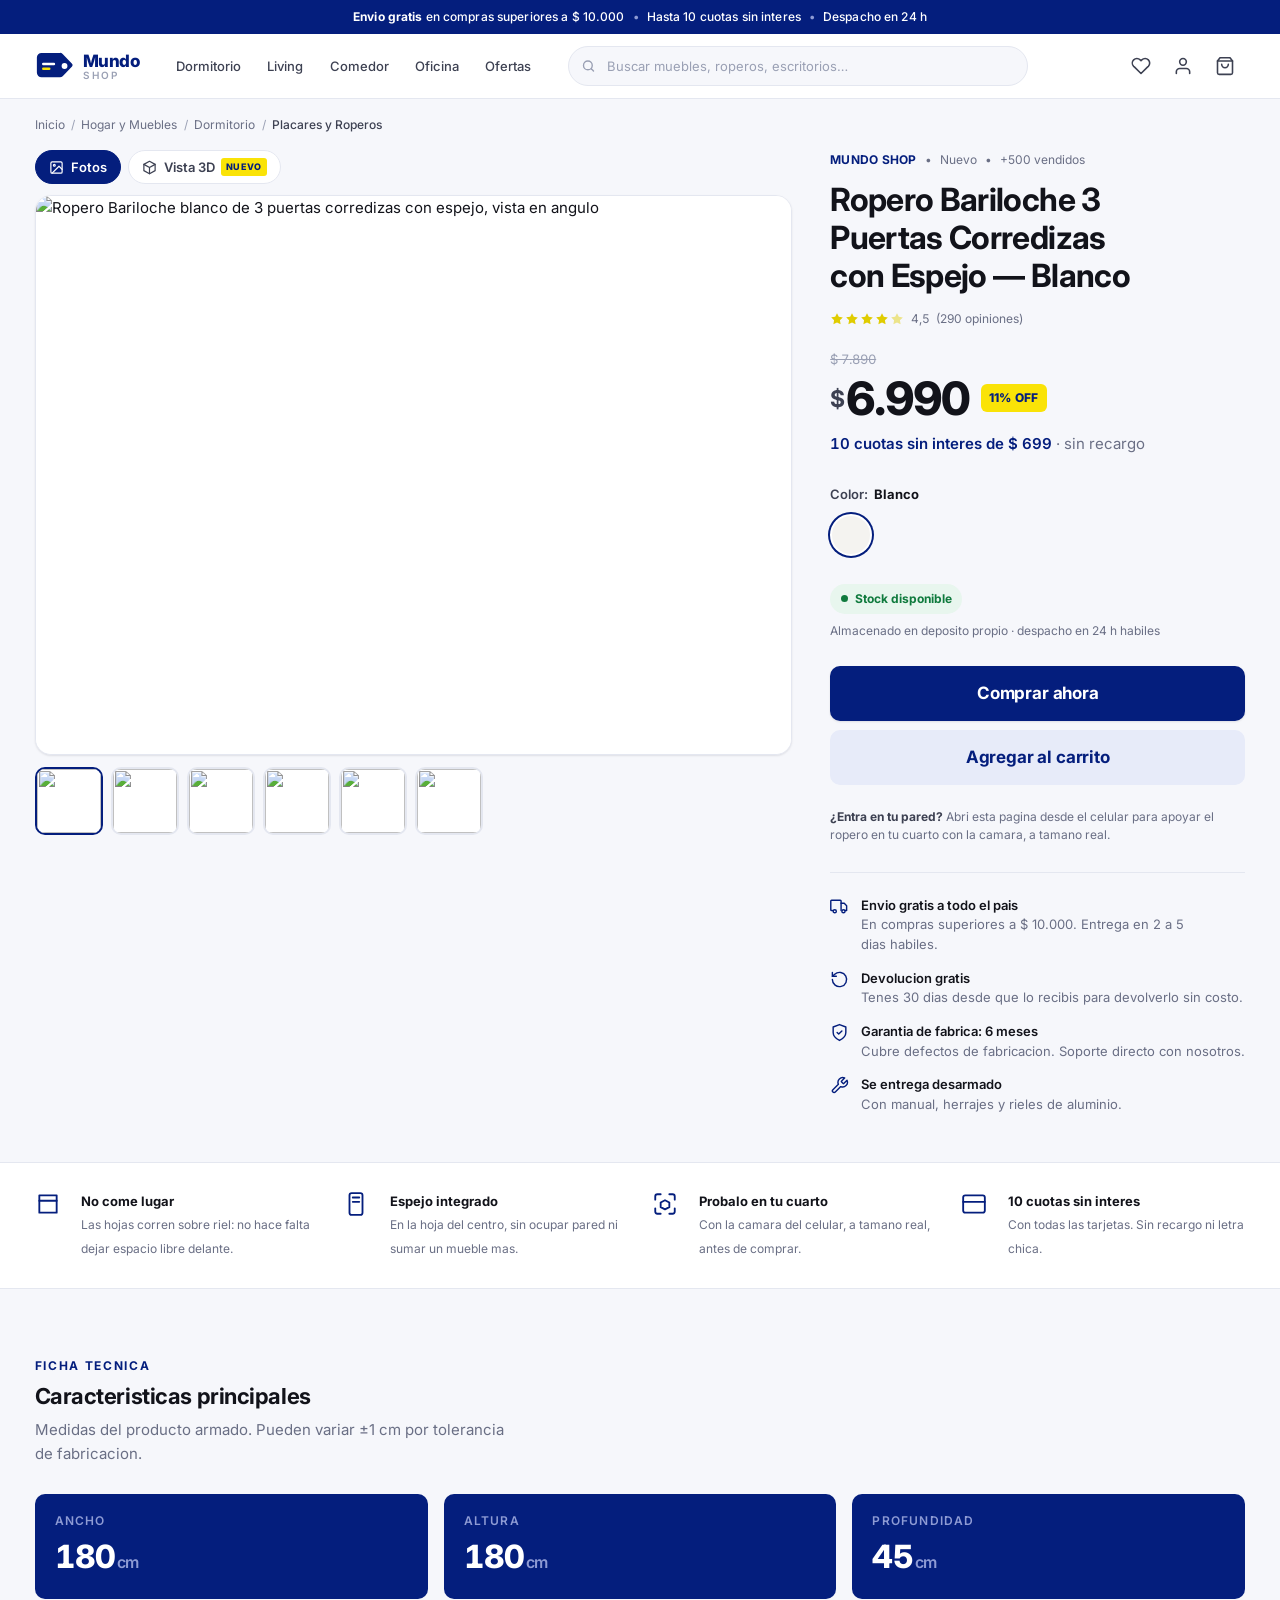
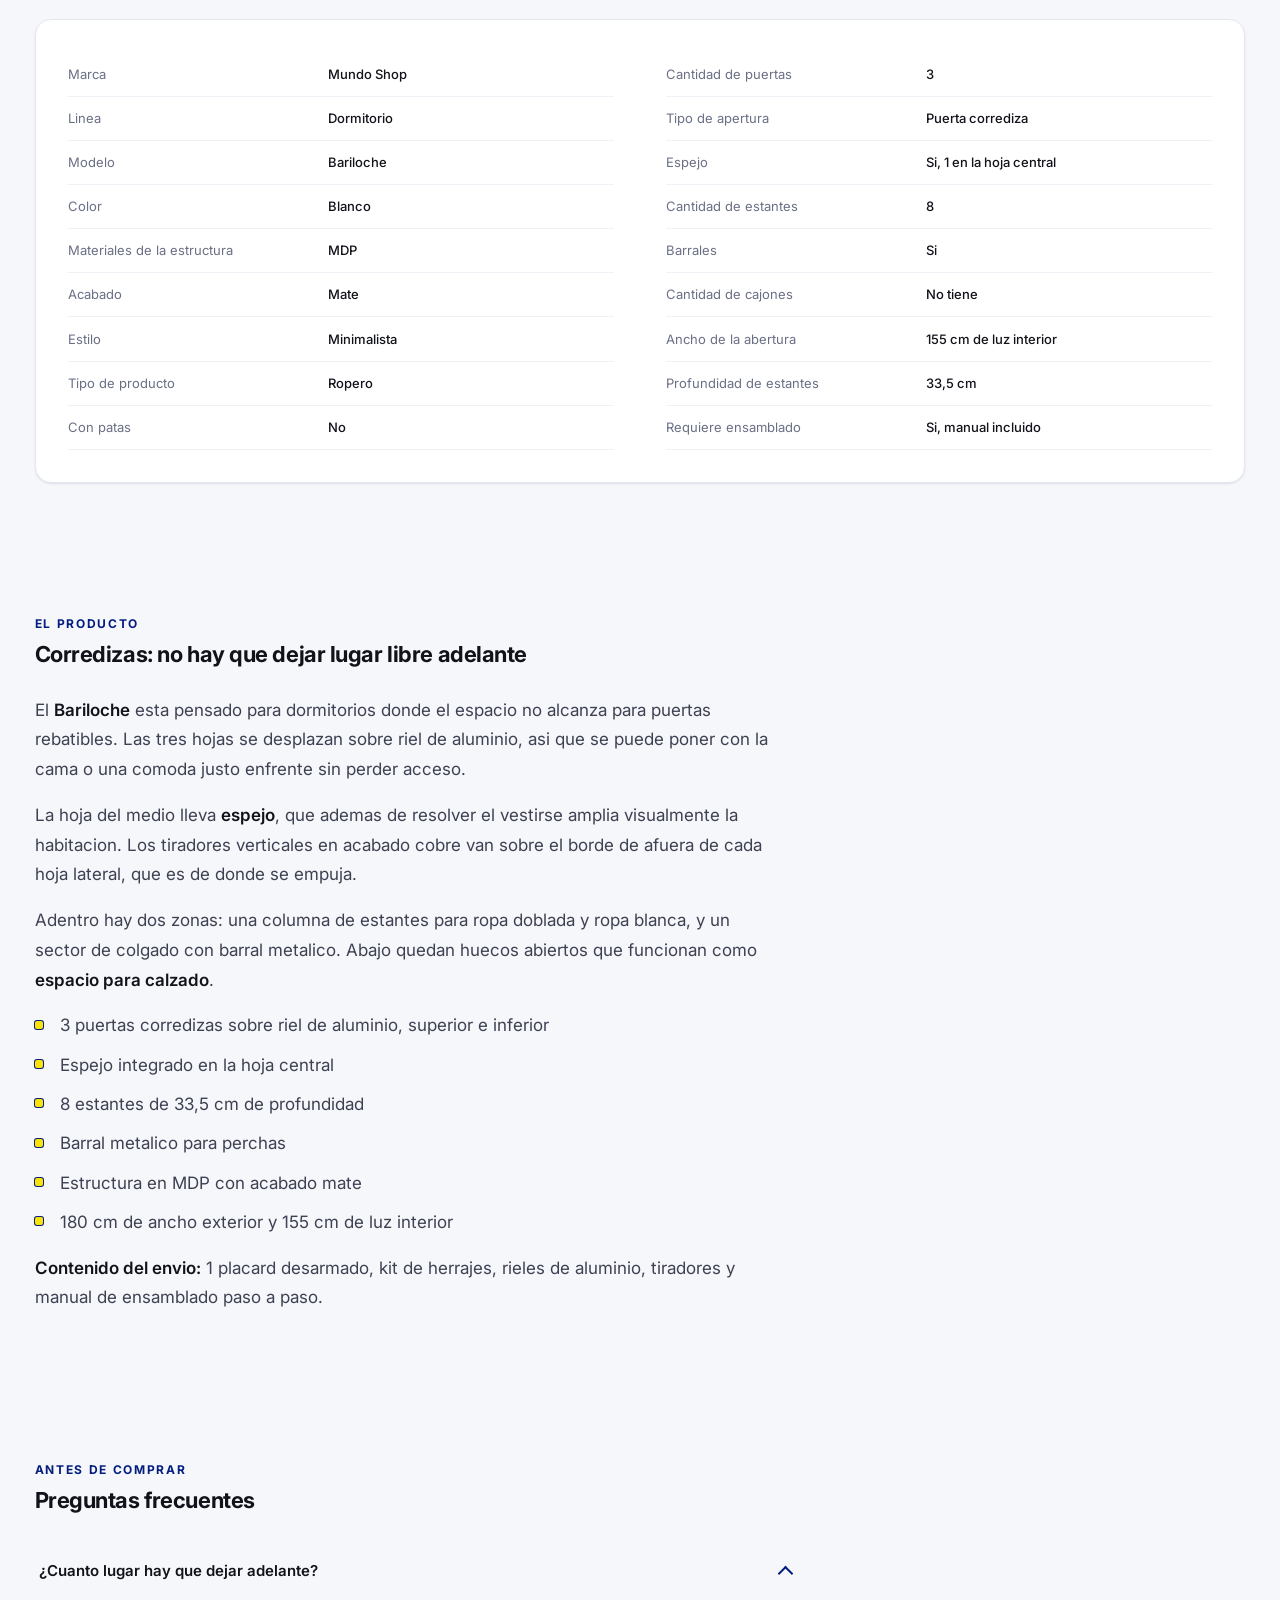
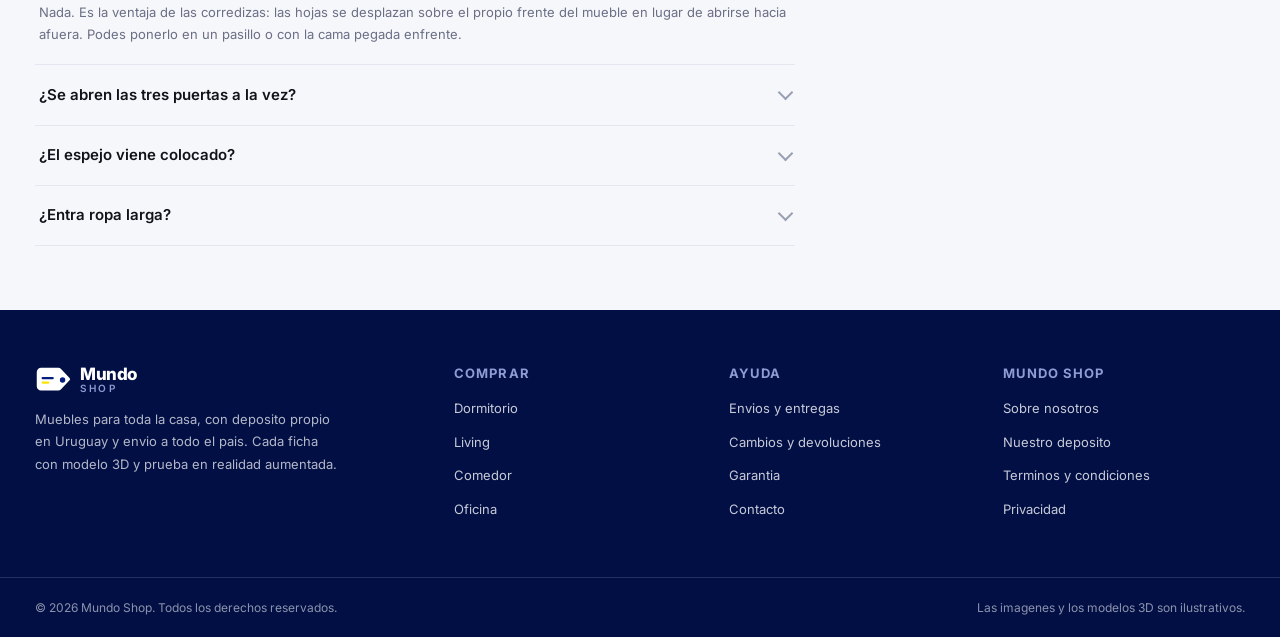
==== commit ee93b204: "Saca la galeria y arregla el scroll trabado La ficha scrolleaba con tirones. Tres causas, medidas an" ====
--- a/ropero-bariloche.html
+++ b/ropero-bariloche.html
@@ -275,14 +275,6 @@
     </div>
   </section>
 
-  <section class="seccion revelar" id="galeria">
-    <div class="seccion__cabeza">
-      <span class="seccion__kicker">Galeria</span>
-      <h2>El Bariloche en detalle</h2>
-    </div>
-    <div class="galeria" id="galeria"></div>
-  </section>
-
   <section class="seccion revelar" id="preguntas">
     <div class="seccion__cabeza">
       <span class="seccion__kicker">Antes de comprar</span>
@@ -390,18 +382,6 @@
   tira: document.getElementById('miniaturas'),
   fotos: FOTOS,
   alAbrir: (i) => lightbox.abrir(i)
-});
-
-const grid = document.getElementById('galeria');
-FOTOS.forEach((f, i) => {
-  const b = document.createElement('button');
-  b.type = 'button';
-  b.setAttribute('aria-label', `Ampliar: ${f.alt}`);
-  const img = document.createElement('img');
-  img.src = f.src; img.alt = f.alt; img.loading = 'lazy'; img.decoding = 'async';
-  b.appendChild(img);
-  b.addEventListener('click', () => lightbox.abrir(i));
-  grid.appendChild(b);
 });
 
 montarRevelar();
--- a/assets/estilos.css
+++ b/assets/estilos.css
@@ -162,11 +162,12 @@
 @media (max-width:640px) { .anuncio .opt { display:none; } }
 
 /* --- Cabecera ------------------------------------------------------------- */
+/* Fondo opaco y no translucido. Un `backdrop-filter` en una barra fija obliga
+   al navegador a rehacer el desenfoque de todo lo que pasa por detras en cada
+   cuadro de scroll, y es de las cosas que mas traban una pagina larga. */
 .cabecera {
   position:sticky; top:0; z-index:50;
-  background:rgba(255,255,255,.88);
-  backdrop-filter:saturate(180%) blur(14px);
-  -webkit-backdrop-filter:saturate(180%) blur(14px);
+  background:var(--papel);
   border-bottom:1px solid var(--linea);
 }
 .cabecera__inner {
@@ -440,6 +441,10 @@
 @media (max-width:480px) { .confianza__grid { grid-template-columns:1fr; } }
 
 /* --- Secciones ------------------------------------------------------------ */
+/* Sin content-visibility: se probo y empeoro. Las secciones quedaban con el
+   alto estimado hasta que se acercaban, asi que el alto total de la pagina
+   cambiaba mientras se scrolleaba y la barra saltaba. Sacada la galeria, la
+   ficha mide unos 3.900 px y no hay nada que ahorrar. */
 .seccion { padding-block:clamp(2.5rem, 5vw, 4.5rem); }
 .seccion__cabeza { max-width:62ch; margin-bottom:1.75rem; }
 .seccion__kicker {
@@ -485,17 +490,6 @@
   box-shadow:0 0 0 1px var(--azul);
 }
 .prosa strong { color:var(--tinta); font-weight:600; }
-
-/* Galeria */
-.galeria { display:grid; grid-template-columns:repeat(auto-fill, minmax(min(220px,100%),1fr)); gap:1rem; }
-.galeria > * { min-width:0; }
-.galeria button {
-  padding:0; border:1px solid var(--linea); background:var(--papel);
-  border-radius:var(--radio); overflow:hidden; cursor:zoom-in;
-  transition:box-shadow var(--medio), transform var(--medio);
-}
-.galeria button:hover { box-shadow:var(--sombra); transform:translateY(-3px); }
-.galeria img { width:100%; aspect-ratio:1; object-fit:cover; }
 
 /* Acordeon */
 .acordeon { max-width:min(760px,100%); }
@@ -579,9 +573,9 @@
   position:fixed; left:0; right:0; bottom:0; z-index:60;
   display:none; align-items:center; gap:.9rem;
   padding:.7rem var(--gutter) calc(.7rem + env(safe-area-inset-bottom));
-  background:rgba(255,255,255,.94);
-  backdrop-filter:blur(14px); -webkit-backdrop-filter:blur(14px);
+  background:var(--papel);
   border-top:1px solid var(--linea);
+  box-shadow:0 -2px 12px rgba(16,20,45,.07);
   translate:0 110%;
   transition:translate var(--medio);
 }
